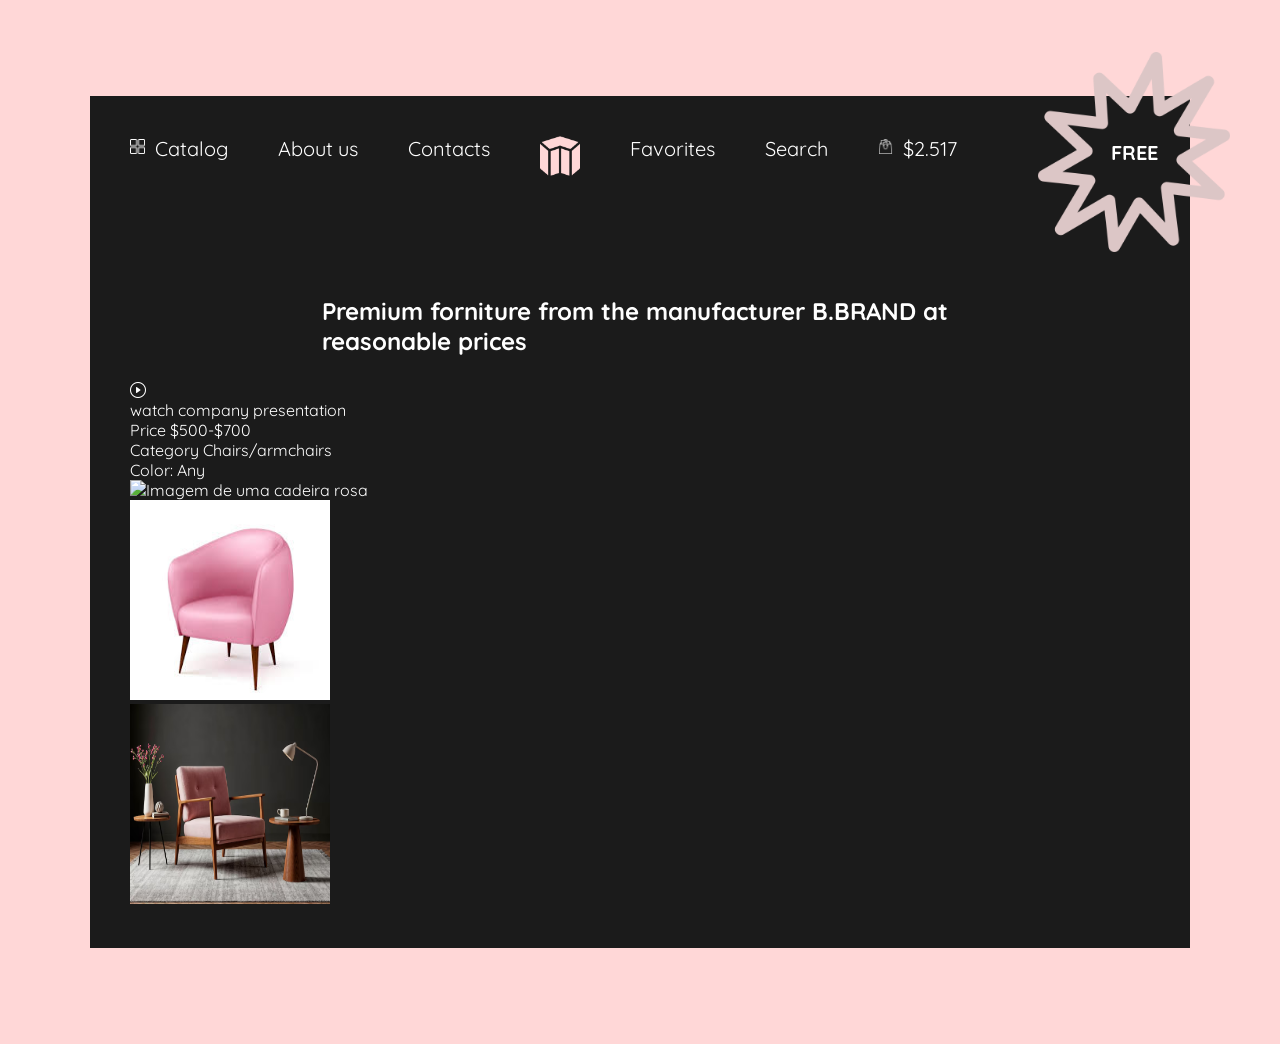
==== projeto4/index.html @ 37f8d49d "Corrigindo estrutura de modulo" ====
<!DOCTYPE html>
<html lang="pt-br">
<head>
    <meta charset="UTF-8">
    <meta name="viewport" content="width=device-width, initial-scale=1.0">
    <title>Catálogo</title>
    <link rel="stylesheet" href="style.css">
    <link rel="stylesheet" href="https://cdn.jsdelivr.net/npm/bootstrap-icons@1.13.1/font/bootstrap-icons.min.css">

</head>
<body>
    <main id="box-main">
        <div class="background-catalogo">
    <header class="navigation">
        <nav class="head">
            <div class="cabecalho1">
                <img src="img/category.png" alt="icone de categoria">
            <p class="cabecalho">Catalog</p>
            </div>
            <p class="cabecalho">About us</p>
            <p class="cabecalho">Contacts</p>
            <div class="cabecalho2">
                <img src="img/3d-shapes.png" alt="icone de formas 3d">
            </div>
            <p class="cabecalho">Favorites</p>
            <p class="cabecalho">Search</p>
            <div class="cabecalho3">
                <img src="img/shopping-bag.png" alt="icone de sacola de compras">
            <p class="cabecalho">$2.517</p>
            </div>
        </nav>
        <div class="topo"><img src="img/explosion.png" alt="icone de estrela" class="star">
            <span class="free">FREE</span>
            </div>
    </header>
    <section class="corpo">
        <h1>Premium forniture from the manufacturer <span class="marca">B.BRAND</span> at reasonable prices</h1>
        <div class="icone">
            <icon><i class="bi bi-play-circle"></i></icon>
            <p>watch company presentation</p>
        </div>
        <div>
        <div><p>Price $500-$700</p></div>
        <div><p>Category Chairs/armchairs</p></div>
        <div><p>Color: Any</p></div>
        </div>
        <div class="galeria">
            <figure class="item1"><img src="img/blank-picture-frame-by-pink-velvet-armchair.jpg" height="200" width="200" alt="Imagem de uma cadeira rosa">
            </figure>
            <figure class="item2"><img src="img/download.jpeg" alt="Imagem de uma poltrona rosa" height="200" width="200"></figure>
            <figure class="item3"><img src="img/pink-armchair-modern-living-room_23-2151988662.avif" height="200" width="200" alt="imagem de uma cadeira rosa co madeira"> </figure>
        </div>
    </section>
    </div>
    </main>
</body>
</html>
---- projeto4/style.css ----
@import url('https://fonts.googleapis.com/css2?family=Dancing+Script:wght@400..700&family=Playwrite+AT:ital,wght@0,100..400;1,100..400&family=Quicksand:wght@300..700&family=Roboto:ital,wght@0,100..900;1,100..900&display=swap');
*{
  margin: 0;
  padding: 0;
  box-sizing: border-box;
  font-family:"Quicksand", sans-serif;
}
#box-main{
  display:grid;
  place-items: center;
  min-height: 100vh;
  background-color: #ffd7d7;
  padding: 16px;
}
.background-catalogo{
  position: relative;
  overflow: visible;
  background-color: rgb(27, 27, 27);
  margin: 5em 5em 5em 5em;
  width: 100%;
  max-width:1100px;
  padding: 24px;
  object-fit: cover;
  border: none;
  
}

@media (min-width: 768px) {
  .box-main {
    padding: 40px;
  }

  .background-catalogo {
    padding: 40px;
    flex-direction: row;
  }
}
.head{
  display: flex;
  flex-direction: row;
  gap: 2.5em; 
  text-align: start;
  top:0;
  color:#fff;
  font-size: 20px;
}

.cabecalho1{
  display:flex;
  flex-direction: row;
  gap: 0.5em;
  text-align: center;
}
.cabecalho1 img{
  margin-top: 2.5px;
  width: 15px;
  height: 15px;

}
.cabecalho2 img{
  display:flex;
  flex-direction: row;
  width: 40px;
  height: 40px;
  gap: 0.5em;
}
.cabecalho3{
  display:flex;
  flex-direction: row;
  text-align: end;
  gap: 0.5em;
}
.cabecalho3 img{
  margin-top: 2.5px;
  width: 15px;
  height: 15px;

}

@keyframes badgeIntro {
  0% {
    transform: scale(0.6);
    opacity: 0;
  }

  60% {
    transform: scale(1.1);
    opacity: 0.7;
  }

  100% {
    transform: scale(1);
    opacity: 1;
  }
}
.topo{
   position: absolute;
  top: 16px;
  right: 16px;

  width: 80px;
  height: 80px;

  display: flex;
  align-items: center;
  justify-content: center;

  z-index: 10;
  animation: badgeIntro 0.5s ease-out forwards;
  animation-delay: 0.5s;
  transition: transform 0.5s ease, opacity 0.5s ease;
}
.topo:hover{
  transform: scale(1.1);
  opacity: 0.8;
}

.topo .star{
  position: absolute;
  width: 200px;
  height:200px;

  z-index: 2;
}
@media(max-width: 468px){
  .topo{
   padding: 4px 10px;
   font-size: 12px;
  }
  
}
.free{
  color:#fff;
  font-size: 20px;
  font-weight: bold;
}

h1 {
  text-align: left;
  margin: 5em 5em 1em 8em
}
.corpo{
  color:#fff
}
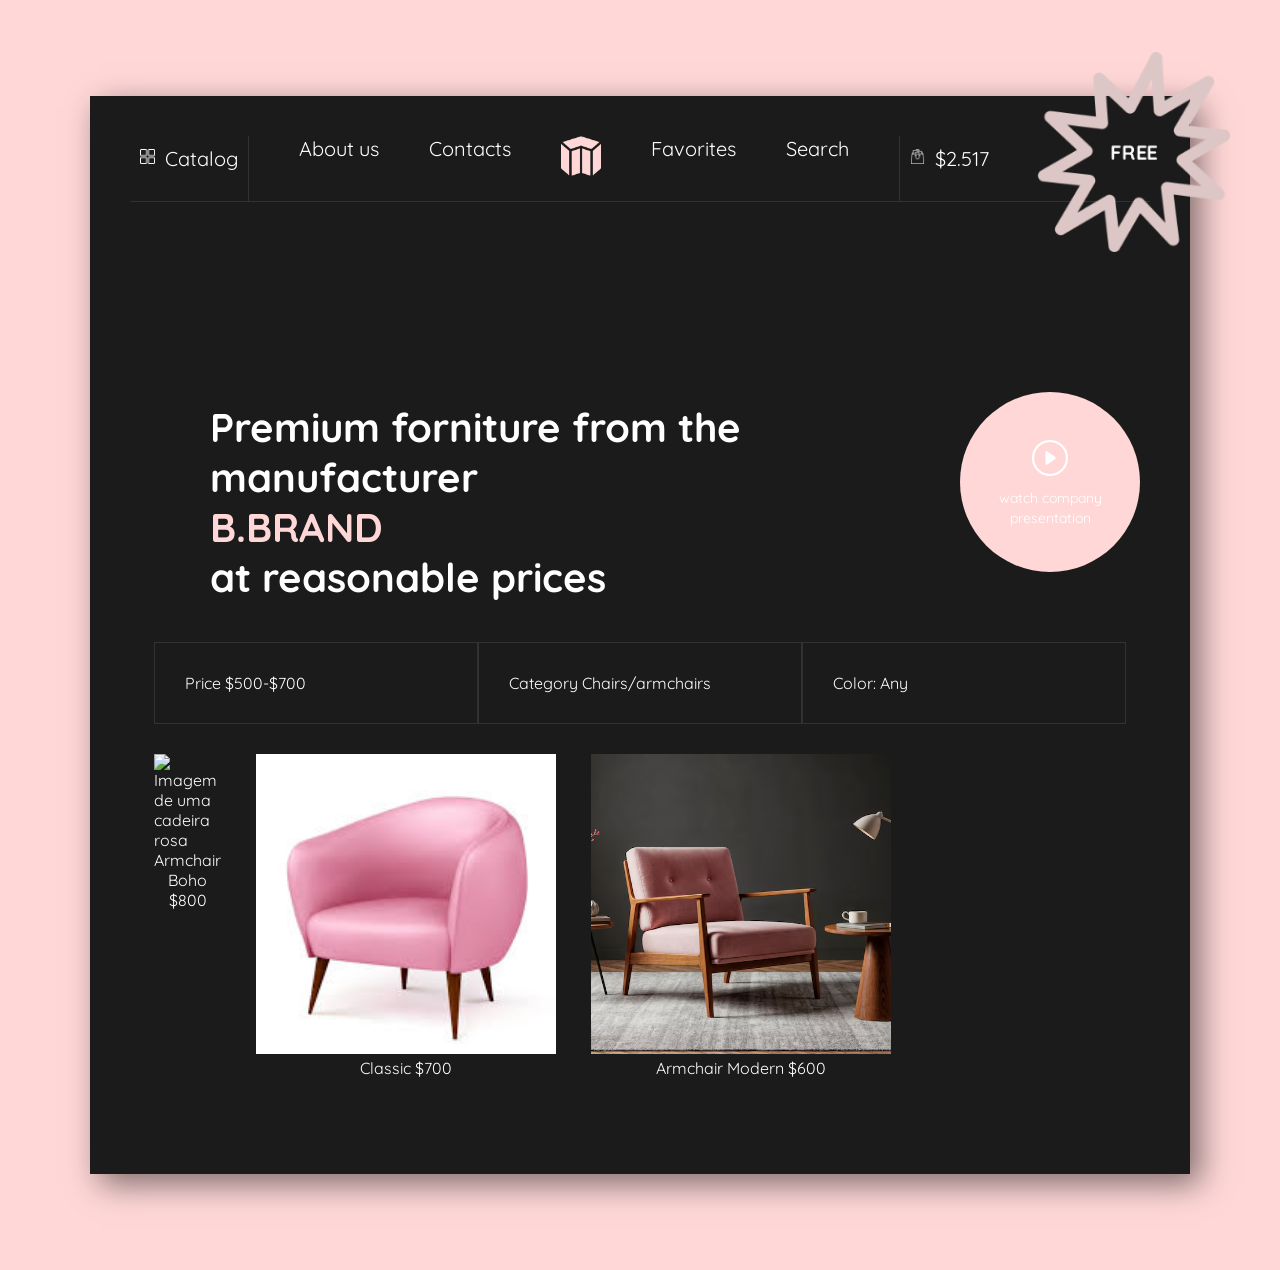
==== commit c04d2ee5: "Meu projeto Catalogo final" ====
--- a/projeto4/index.html
+++ b/projeto4/index.html
@@ -36,19 +36,28 @@
     <section class="corpo">
         <h1>Premium forniture from the manufacturer <span class="marca">B.BRAND</span> at reasonable prices</h1>
         <div class="icone">
+            <div class="botao">
             <icon><i class="bi bi-play-circle"></i></icon>
+        </div>
             <p>watch company presentation</p>
         </div>
-        <div>
-        <div><p>Price $500-$700</p></div>
-        <div><p>Category Chairs/armchairs</p></div>
-        <div><p>Color: Any</p></div>
-        </div>
+
+        <div class="filtros">
+        <div class="frase"><p>Price $500-$700</p></div>
+        <div class="frase"><p>Category Chairs/armchairs</p></div>
+        <div class="frase"><p>Color: Any</p></div>
+        
         <div class="galeria">
-            <figure class="item1"><img src="img/blank-picture-frame-by-pink-velvet-armchair.jpg" height="200" width="200" alt="Imagem de uma cadeira rosa">
+            <figure class="item1"><img src="img/blank-picture-frame-by-pink-velvet-armchair.jpg" alt="Imagem de uma cadeira rosa">
+                <figcaption>Armchair Boho $800</figcaption>
             </figure>
-            <figure class="item2"><img src="img/download.jpeg" alt="Imagem de uma poltrona rosa" height="200" width="200"></figure>
-            <figure class="item3"><img src="img/pink-armchair-modern-living-room_23-2151988662.avif" height="200" width="200" alt="imagem de uma cadeira rosa co madeira"> </figure>
+            <figure class="item2"><img src="img/download.jpeg" alt="Imagem de uma poltrona rosa">
+                <figcaption>Classic $700</figcaption>
+            </figure>
+            <figure class="item3"><img src="img/pink-armchair-modern-living-room_23-2151988662.avif" alt="imagem de uma cadeira rosa co madeira">
+               <figcaption>Armchair Modern $600</figcaption> 
+            </figure>
+            </div>
         </div>
     </section>
     </div>
--- a/projeto4/style.css
+++ b/projeto4/style.css
@@ -10,7 +10,9 @@
   place-items: center;
   min-height: 100vh;
   background-color: #ffd7d7;
+  max-width: 100%;
   padding: 16px;
+  font-size: clamp(14px, 2.5vw, 16px);
 }
 .background-catalogo{
   position: relative;
@@ -22,7 +24,27 @@
   padding: 24px;
   object-fit: cover;
   border: none;
-  
+  box-shadow: 10px 10px 30px rgba(0, 0, 0, 0.5); 
+}
+
+.background-catalogo h1{
+  margin-top: 5em;
+  font-size: clamp(24px, 5vw, 40px);
+}
+
+h1{
+  display: flex;
+  flex-direction: column;
+  align-items: start;
+  max-width: 700px;
+  margin-top: 2em;
+  margin-left: 2em;
+}
+h1 .marca{
+  color:#ffd7d7;
+}
+.corpo{
+  color:#fff
 }
 
 @media (min-width: 768px) {
@@ -43,11 +65,14 @@
   top:0;
   color:#fff;
   font-size: 20px;
+  border-bottom: 1px solid rgba(255,255,255,0.1);
 }
 
 .cabecalho1{
   display:flex;
   flex-direction: row;
+  border-right: 1px solid rgba(255,255,255,0.1);
+  padding:10px;
   gap: 0.5em;
   text-align: center;
 }
@@ -68,6 +93,8 @@
   display:flex;
   flex-direction: row;
   text-align: end;
+  border-left: 1px solid rgba(255,255,255,0.1);
+  padding:10px 0px 30px 10px;
   gap: 0.5em;
 }
 .cabecalho3 img{
@@ -107,11 +134,29 @@
 
   z-index: 10;
   animation: badgeIntro 0.5s ease-out forwards;
-  animation-delay: 0.5s;
-  transition: transform 0.5s ease, opacity 0.5s ease;
+  animation-delay: 0.5s, 1.2s;
+  animation: pulseSoft 2.5s ease-in-out infinite;
+  transition: transform 0.4s ease, opacity 0.4s ease;
+  will-change: transform, opacity;
+}
+@keyframes pulseSoft {
+  0% {
+    transform: scale(1);
+    opacity: 1;
+  }
+
+  50% {
+    transform: scale(1.05);
+    opacity: 0.85;
+  }
+
+  100% {
+    transform: scale(1);
+    opacity: 1;
+  }
 }
 .topo:hover{
-  transform: scale(1.1);
+  transform: scale(1.12);
   opacity: 0.8;
 }
 
@@ -124,8 +169,10 @@
 }
 @media(max-width: 468px){
   .topo{
-   padding: 4px 10px;
-   font-size: 12px;
+    width: 60px;
+    height: 60px;
+    top: 12px;
+    right: 12px;
   }
   
 }
@@ -135,10 +182,84 @@
   font-weight: bold;
 }
 
-h1 {
-  text-align: left;
-  margin: 5em 5em 1em 8em
-}
-.corpo{
-  color:#fff
-}
+
+.icone {
+ position:absolute;
+ right: 50px;
+ top:50%;
+  transform: translateY(-135%);
+
+   width: 180px;
+  height: 180px;
+  background-color: #ffd7d7;
+  border-radius: 50%;
+
+  display: flex;
+  flex-direction: column;
+  align-items: center;
+  justify-content: center;
+
+  text-align: center;
+  gap: 8px;
+  cursor:pointer;
+}
+.botao i{
+  font-size: 36px;
+  color:#fff;
+}
+.icone p{
+  font-size: 14px;
+  color: #fff;
+  max-width: 120px;
+  line-height: 1.4;
+}
+.icone:hover {
+  background-color: #ffb3b3;
+  transform: translateY(-135%) scale(1.1);
+  transition: background-color 0.3s ease, transform 0.3s ease;
+}
+@media (max-width: 768px) {
+  .icone {
+   top:40%;
+  }
+}
+.filtros{
+  display:grid;
+  grid-template-columns: repeat(3, 1fr);
+  max-width: 1200px;
+  margin-bottom: 40px;
+  padding: 40px 24px;
+}
+.frase{
+  border: 1px solid rgba(255,255,255,0.1);
+  padding:30px;
+  margin-bottom:30px;
+
+  max-width: 100%;
+}
+.frase p{
+  margin:0;
+  font-size: 16px;
+  line-height: 20px;
+}
+.galeria{
+  width: 300px;
+  height: 300px;
+ display:grid;
+ grid-template-columns:repeat(3, 1fr);
+ gap:35px;
+}
+.galeria img{
+  width: 300px;
+  height: 300px;
+  object-fit: cover;
+}
+figcaption{
+  text-align: center;
+}
+@media (max-width: 768px) {
+  .filtros {
+    grid-template-columns:repeat(3, 1fr);
+  }
+
+}
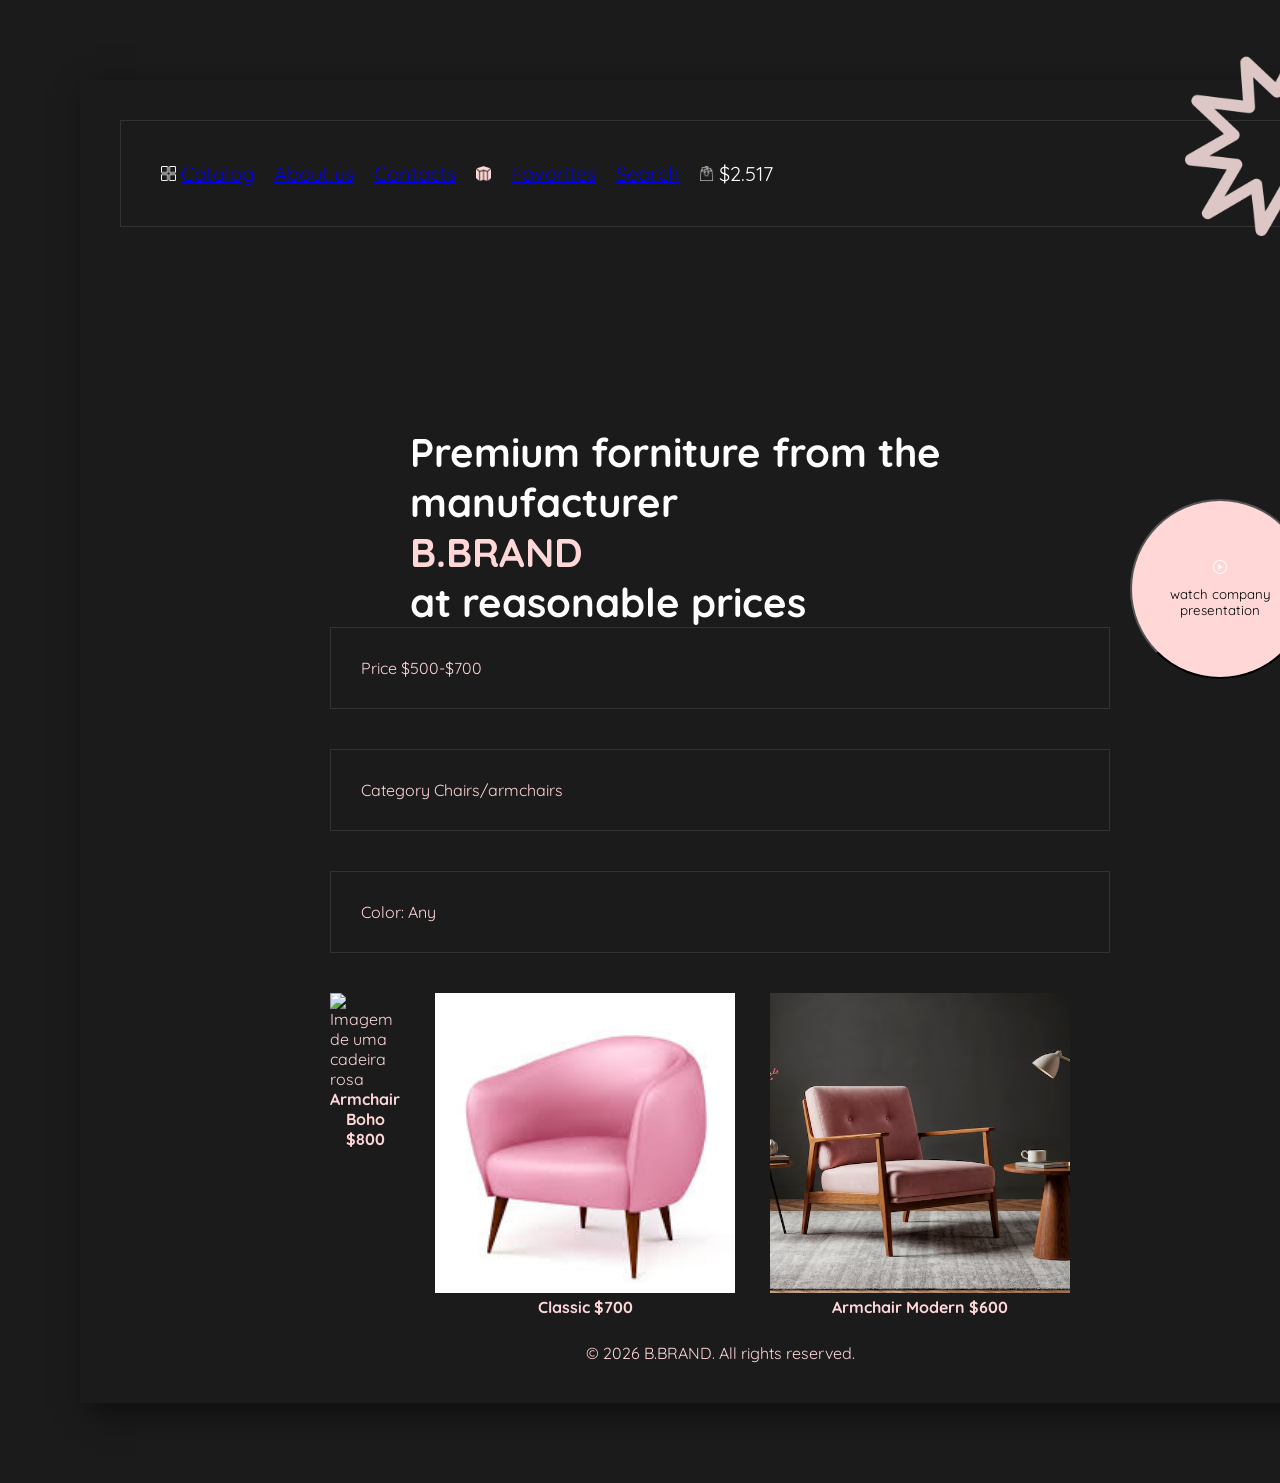
==== commit f4673b24: "Adicionando semantica" ====
--- a/projeto4/index.html
+++ b/projeto4/index.html
@@ -9,58 +9,63 @@
 
 </head>
 <body>
-    <main id="box-main">
-        <div class="background-catalogo">
-    <header class="navigation">
-        <nav class="head">
-            <div class="cabecalho1">
+     <header class="site-header">
+         
+        <nav>
+            <ul class="menu">
+                <li>
                 <img src="img/category.png" alt="icone de categoria">
-            <p class="cabecalho">Catalog</p>
-            </div>
-            <p class="cabecalho">About us</p>
-            <p class="cabecalho">Contacts</p>
-            <div class="cabecalho2">
+            <a href="#">Catalog</a>
+            </li>
+            <li><a href="#">About us</a></li>
+            <li><a href="#">Contacts</a></li>
+            <li>
                 <img src="img/3d-shapes.png" alt="icone de formas 3d">
-            </div>
-            <p class="cabecalho">Favorites</p>
-            <p class="cabecalho">Search</p>
-            <div class="cabecalho3">
+            </li>
+            <li><a href="#">Favorites</a></li>
+            <li><a href="#">Search</a></li>
+            <li>
                 <img src="img/shopping-bag.png" alt="icone de sacola de compras">
-            <p class="cabecalho">$2.517</p>
-            </div>
+            <span class="price-top">$2.517</span>
+            </li>
+            </ul>
         </nav>
-        <div class="topo"><img src="img/explosion.png" alt="icone de estrela" class="star">
+        <div class="icon-free"><img src="img/explosion.png" alt="icone de estrela" class="star">
             <span class="free">FREE</span>
-            </div>
+         </div>
     </header>
-    <section class="corpo">
-        <h1>Premium forniture from the manufacturer <span class="marca">B.BRAND</span> at reasonable prices</h1>
-        <div class="icone">
-            <div class="botao">
+
+    <main class="background-catalogo">
+     <section class="hero">
+        <h1>Premium forniture from the manufacturer <span class="brand">B.BRAND</span> at reasonable prices</h1>
+        <button class="button-presentation">
             <icon><i class="bi bi-play-circle"></i></icon>
-        </div>
             <p>watch company presentation</p>
-        </div>
+        </button>
+     </section>
 
-        <div class="filtros">
-        <div class="frase"><p>Price $500-$700</p></div>
-        <div class="frase"><p>Category Chairs/armchairs</p></div>
-        <div class="frase"><p>Color: Any</p></div>
+     <section class="filters">
+        <ul>
+        <li>Price $500-$700</li>
+        <li>Category Chairs/armchairs</li>
+        <li>Color: Any</li>
+        </ul>
+     </section>
+
+     <section class="products">
+            <figure><img src="img/blank-picture-frame-by-pink-velvet-armchair.jpg" alt="Imagem de uma cadeira rosa">
+                <h2>Armchair Boho $800</h2>
+            </figure>
+            <figure><img src="img/download.jpeg" alt="Imagem de uma poltrona rosa">
+                <h2>Classic $700</h2>
+            </figure>
+            <figure>
+                <img src="img/pink-armchair-modern-living-room_23-2151988662.avif" alt="imagem de uma cadeira rosa co madeira">
+               <h2>Armchair Modern $600</h2> 
+            </figure>
         
-        <div class="galeria">
-            <figure class="item1"><img src="img/blank-picture-frame-by-pink-velvet-armchair.jpg" alt="Imagem de uma cadeira rosa">
-                <figcaption>Armchair Boho $800</figcaption>
-            </figure>
-            <figure class="item2"><img src="img/download.jpeg" alt="Imagem de uma poltrona rosa">
-                <figcaption>Classic $700</figcaption>
-            </figure>
-            <figure class="item3"><img src="img/pink-armchair-modern-living-room_23-2151988662.avif" alt="imagem de uma cadeira rosa co madeira">
-               <figcaption>Armchair Modern $600</figcaption> 
-            </figure>
-            </div>
-        </div>
-    </section>
-    </div>
+        </section>
     </main>
+    <footer> <p> &copy; 2026 B.BRAND. All rights reserved.</p></footer>
 </body>
 </html>
--- a/projeto4/style.css
+++ b/projeto4/style.css
@@ -5,104 +5,76 @@
   box-sizing: border-box;
   font-family:"Quicksand", sans-serif;
 }
-#box-main{
-  display:grid;
+
+
+body{
+  display: grid;
   place-items: center;
   min-height: 100vh;
-  background-color: #ffd7d7;
+  color: #ffd7d7;
   max-width: 100%;
-  padding: 16px;
   font-size: clamp(14px, 2.5vw, 16px);
-}
-.background-catalogo{
   position: relative;
   overflow: visible;
   background-color: rgb(27, 27, 27);
   margin: 5em 5em 5em 5em;
   width: 100%;
-  max-width:1100px;
   padding: 24px;
   object-fit: cover;
   border: none;
   box-shadow: 10px 10px 30px rgba(0, 0, 0, 0.5); 
 }
 
-.background-catalogo h1{
-  margin-top: 5em;
-  font-size: clamp(24px, 5vw, 40px);
-}
-
-h1{
+.hero h1{
   display: flex;
   flex-direction: column;
   align-items: start;
+  color: #fff;
   max-width: 700px;
   margin-top: 2em;
   margin-left: 2em;
-}
-h1 .marca{
+  margin-top: 5em;
+  font-size: clamp(24px, 5vw, 40px);
+}
+h1 .brand{
   color:#ffd7d7;
 }
-.corpo{
-  color:#fff
-}
+
 
 @media (min-width: 768px) {
-  .box-main {
+  body {
     padding: 40px;
   }
-
-  .background-catalogo {
-    padding: 40px;
-    flex-direction: row;
-  }
-}
-.head{
+}
+.site-header{
   display: flex;
   flex-direction: row;
-  gap: 2.5em; 
-  text-align: start;
+  gap: 3em; 
+  text-align: center;
   top:0;
   color:#fff;
   font-size: 20px;
-  border-bottom: 1px solid rgba(255,255,255,0.1);
-}
-
-.cabecalho1{
+  justify-content: space-between;
+  border: 1px solid rgba(255,255,255,0.1);
+  padding:30px;
+  width: 100%;
+
+}
+.menu{
   display:flex;
   flex-direction: row;
-  border-right: 1px solid rgba(255,255,255,0.1);
   padding:10px;
-  gap: 0.5em;
-  text-align: center;
-}
-.cabecalho1 img{
+  gap: 1em;
+  text-align: center;
+  list-style: none;
+}
+
+.menu img{
   margin-top: 2.5px;
   width: 15px;
   height: 15px;
-
-}
-.cabecalho2 img{
-  display:flex;
-  flex-direction: row;
-  width: 40px;
-  height: 40px;
-  gap: 0.5em;
-}
-.cabecalho3{
-  display:flex;
-  flex-direction: row;
-  text-align: end;
-  border-left: 1px solid rgba(255,255,255,0.1);
-  padding:10px 0px 30px 10px;
-  gap: 0.5em;
-}
-.cabecalho3 img{
-  margin-top: 2.5px;
-  width: 15px;
-  height: 15px;
-
-}
+}
+
 
 @keyframes badgeIntro {
   0% {
@@ -120,9 +92,15 @@
     opacity: 1;
   }
 }
-.topo{
-   position: absolute;
-  top: 16px;
+ .star{
+  width: 200px;
+  height:200px;
+
+  z-index: 2;
+ }
+.icon-free{
+  position: absolute;
+   top: 16px;
   right: 16px;
 
   width: 80px;
@@ -155,18 +133,9 @@
     opacity: 1;
   }
 }
-.topo:hover{
-  transform: scale(1.12);
-  opacity: 0.8;
-}
-
-.topo .star{
-  position: absolute;
-  width: 200px;
-  height:200px;
-
-  z-index: 2;
-}
+
+
+
 @media(max-width: 468px){
   .topo{
     width: 60px;
@@ -183,13 +152,13 @@
 }
 
 
-.icone {
+.button-presentation{
  position:absolute;
  right: 50px;
  top:50%;
   transform: translateY(-135%);
 
-   width: 180px;
+  width: 180px;
   height: 180px;
   background-color: #ffd7d7;
   border-radius: 50%;
@@ -203,17 +172,13 @@
   gap: 8px;
   cursor:pointer;
 }
-.botao i{
-  font-size: 36px;
-  color:#fff;
-}
-.icone p{
+.button-presentation i{
   font-size: 14px;
   color: #fff;
   max-width: 120px;
   line-height: 1.4;
 }
-.icone:hover {
+.button-presentation:hover {
   background-color: #ffb3b3;
   transform: translateY(-135%) scale(1.1);
   transition: background-color 0.3s ease, transform 0.3s ease;
@@ -223,43 +188,46 @@
    top:40%;
   }
 }
-.filtros{
-  display:grid;
+
+
+.filters li{
+  display: grid;
   grid-template-columns: repeat(3, 1fr);
-  max-width: 1200px;
+  gap:35px;
   margin-bottom: 40px;
-  padding: 40px 24px;
-}
-.frase{
+
   border: 1px solid rgba(255,255,255,0.1);
   padding:30px;
-  margin-bottom:30px;
-
-  max-width: 100%;
-}
-.frase p{
-  margin:0;
-  font-size: 16px;
-  line-height: 20px;
-}
-.galeria{
+  width: 100%;
+}
+.products{
   width: 300px;
   height: 300px;
  display:grid;
  grid-template-columns:repeat(3, 1fr);
- gap:35px;
-}
-.galeria img{
+ gap: 35px;
+}
+.products img{
   width: 300px;
   height: 300px;
   object-fit: cover;
 }
-figcaption{
-  text-align: center;
-}
+
+h2{
+  max-width: 100%;
+   margin:0;
+  font-size: 16px;
+  line-height: 20px;
+  text-align: center;
+}
+
 @media (max-width: 768px) {
-  .filtros {
+  .filters {
     grid-template-columns:repeat(3, 1fr);
   }
 
+}
+
+footer{
+  margin-top: 50px;
 }
